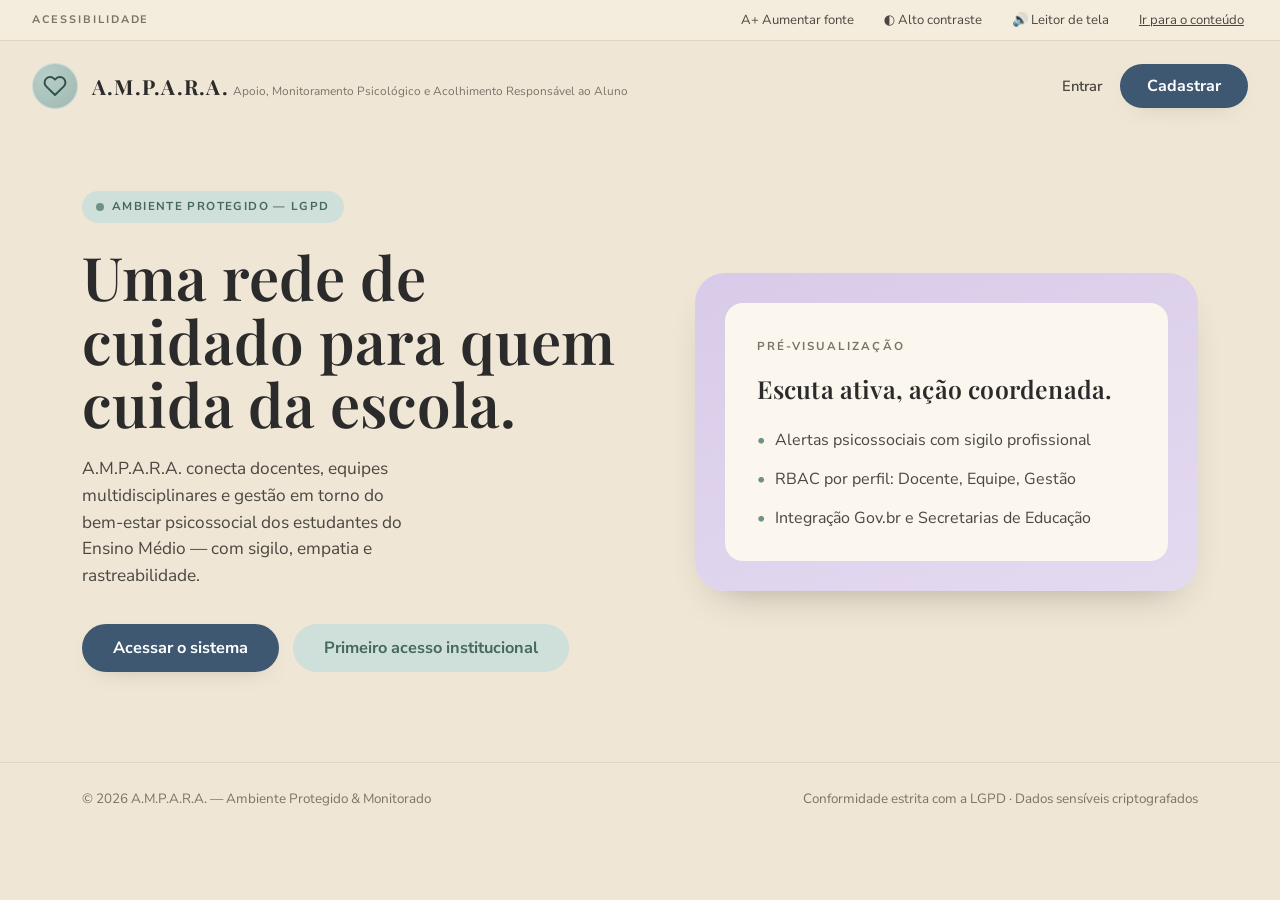
==== templates/index.html @ 8b7d5818 "Add files via upload" ====
<!doctype html>
<html lang="pt-BR">
<head>
  <meta charset="utf-8" />
  <meta name="viewport" content="width=device-width, initial-scale=1" />
  <title>A.M.P.A.R.A. — Rede de cuidado psicossocial escolar</title>
  <meta name="description" content="A.M.P.A.R.A. conecta docentes, equipes multidisciplinares e gestão em torno do bem-estar psicossocial dos estudantes do Ensino Médio." />
  <link rel="stylesheet" href="/static/styles.css" />
  <link rel="icon" href="data:image/svg+xml,<svg xmlns='http://www.w3.org/2000/svg' viewBox='0 0 100 100'><text y='.9em' font-size='90'>💚</text></svg>" />
</head>
<body>
  <a class="skip-link" href="#conteudo">Ir para o conteúdo</a>

  <!-- Barra de acessibilidade -->
  <div class="a11y-bar">
    <div class="wrap">
      <span class="label">Acessibilidade</span>
      <nav aria-label="Ferramentas de acessibilidade">
        <button class="a11y-btn" data-action="font">A+ Aumentar fonte</button>
        <button class="a11y-btn" data-action="contrast" aria-pressed="false">◐ Alto contraste</button>
        <button class="a11y-btn" data-action="reader">🔊 Leitor de tela</button>
        <a class="a11y-btn" href="#conteudo">Ir para o conteúdo</a>
      </nav>
    </div>
  </div>

  <!-- Cabeçalho -->
  <header class="site-header">
    <a class="brand" href="/">
      <span class="mark" aria-hidden="true">
        <svg viewBox="0 0 24 24" fill="none" stroke="currentColor" stroke-width="2" stroke-linecap="round" stroke-linejoin="round"><path d="M20.8 4.6a5.5 5.5 0 0 0-7.8 0L12 5.6l-1-1a5.5 5.5 0 0 0-7.8 7.8l1 1L12 21l7.8-7.6 1-1a5.5 5.5 0 0 0 0-7.8z"/></svg>
      </span>
      <span>
        <span class="name">A.M.P.A.R.A.</span>
        <span class="tagline">Apoio, Monitoramento Psicológico e Acolhimento Responsável ao Aluno</span>
      </span>
    </a>
    <div class="header-actions">
      <a class="header-link" href="/login">Entrar</a>
      <a class="btn btn-primary" href="/cadastro">Cadastrar</a>
    </div>
  </header>

  <!-- Conteúdo -->
  <main id="conteudo" class="container">
    <section class="hero">
      <div>
        <span class="badge"><span class="dot"></span> Ambiente Protegido — LGPD</span>
        <h1>Uma rede de cuidado para quem cuida da escola.</h1>
        <p class="lead">A.M.P.A.R.A. conecta docentes, equipes multidisciplinares e gestão em torno do bem-estar psicossocial dos estudantes do Ensino Médio — com sigilo, empatia e rastreabilidade.</p>
        <div class="cta-row">
          <a class="btn btn-primary btn-lg" href="/login">Acessar o sistema</a>
          <a class="btn btn-ghost btn-lg" href="/cadastro">Primeiro acesso institucional</a>
        </div>
      </div>

      <aside class="preview-shell" aria-label="Pré-visualização">
        <div class="preview-card">
          <span class="eyebrow">Pré-visualização</span>
          <h2>Escuta ativa, ação coordenada.</h2>
          <ul>
            <li>Alertas psicossociais com sigilo profissional</li>
            <li>RBAC por perfil: Docente, Equipe, Gestão</li>
            <li>Integração Gov.br e Secretarias de Educação</li>
          </ul>
        </div>
      </aside>
    </section>
  </main>

  <footer class="site-footer">
    <div class="container wrap">
      <span>© 2026 A.M.P.A.R.A. — Ambiente Protegido &amp; Monitorado</span>
      <span>Conformidade estrita com a LGPD · Dados sensíveis criptografados</span>
    </div>
  </footer>

  <script src="/static/main.js"></script>
</body>
</html>
---- static/styles.css ----
/* ==========================================================================
   A.M.P.A.R.A. — Apoio, Monitoramento Psicológico e Acolhimento
   Estilos globais compartilhados entre todas as telas.
   ========================================================================== */

@import url('https://fonts.googleapis.com/css2?family=Playfair+Display:wght@500;600;700&family=Nunito+Sans:wght@400;600;700&display=swap');

:root {
  /* Superfícies */
  --bg:            #efe6d6;
  --bg-soft:       #f4ecdd;
  --card:          #f8f1e6;
  --card-inset:    #fbf6ee;
  --input-bg:      #f1e7d5;

  /* Tinta / texto */
  --ink:           #2b2b2b;
  --ink-soft:      #4a4740;
  --muted:         #7a7468;

  /* Marca */
  --navy:          #3e5871;
  --navy-dark:     #34495f;
  --sage:          #9db8b0;
  --sage-deep:     #6f918a;
  --sage-badge:    #cfe0da;
  --sage-badge-tx: #46685f;
  --lavender:      #d8cbe9;
  --lavender-soft: #e4daf0;

  /* Estados */
  --border:        #e0d5c1;
  --border-strong: #cdbfa5;
  --warn:          #c79a2a;
  --ok:            #4f8a6b;

  /* Métrica */
  --radius:        18px;
  --radius-sm:     12px;
  --shadow:        0 18px 40px -24px rgba(52, 44, 30, .45);
  --shadow-soft:   0 8px 24px -18px rgba(52, 44, 30, .5);

  --font-serif:    'Playfair Display', Georgia, 'Times New Roman', serif;
  --font-sans:     'Nunito Sans', system-ui, -apple-system, 'Segoe UI', Roboto, sans-serif;

  --fs-scale:      1; /* alterado pelo botão "Aumentar fonte" */
}

* { box-sizing: border-box; }

html { scroll-behavior: smooth; }

body {
  margin: 0;
  font-family: var(--font-sans);
  font-size: calc(16px * var(--fs-scale));
  line-height: 1.55;
  color: var(--ink);
  background: var(--bg);
  -webkit-font-smoothing: antialiased;
}

h1, h2, h3, .serif { font-family: var(--font-serif); font-weight: 600; letter-spacing: .2px; }

a { color: var(--navy); }

/* ---------- Acessibilidade: pular para o conteúdo ---------- */
.skip-link {
  position: absolute;
  left: -999px;
  top: 0;
  background: var(--navy);
  color: #fff;
  padding: 10px 16px;
  border-radius: 0 0 8px 0;
  z-index: 100;
}
.skip-link:focus { left: 0; }

/* ---------- Barra de acessibilidade ---------- */
.a11y-bar {
  background: var(--bg-soft);
  border-bottom: 1px solid var(--border);
  font-size: .78rem;
}
.a11y-bar .wrap {
  display: flex;
  align-items: center;
  justify-content: space-between;
  gap: 18px;
  padding: 8px 32px;
  flex-wrap: wrap;
}
.a11y-bar .label {
  letter-spacing: .18em;
  text-transform: uppercase;
  color: var(--muted);
  font-weight: 700;
  font-size: .68rem;
}
.a11y-bar nav { display: flex; gap: 22px; flex-wrap: wrap; }
.a11y-btn {
  background: none;
  border: none;
  cursor: pointer;
  color: var(--ink-soft);
  font: inherit;
  font-size: .82rem;
  display: inline-flex;
  align-items: center;
  gap: 6px;
  padding: 2px 4px;
  border-radius: 6px;
}
.a11y-btn:hover { color: var(--navy); text-decoration: underline; }
.a11y-btn[aria-pressed="true"] { color: var(--navy); font-weight: 700; }

/* ---------- Cabeçalho ---------- */
.site-header {
  padding: 22px 32px;
  display: flex;
  align-items: center;
  justify-content: space-between;
  gap: 20px;
  flex-wrap: wrap;
}
.brand { display: flex; align-items: center; gap: 14px; text-decoration: none; color: inherit; }
.brand .mark {
  width: 46px; height: 46px;
  border-radius: 50%;
  background: radial-gradient(circle at 30% 30%, #b7cec7, var(--sage));
  display: grid; place-items: center;
  color: #33514a;
  flex: none;
  box-shadow: inset 0 0 0 1px rgba(255,255,255,.4);
}
.brand .mark svg { width: 24px; height: 24px; }
.brand .name { font-family: var(--font-serif); font-size: 1.3rem; font-weight: 700; letter-spacing: .06em; }
.brand .tagline { font-size: .74rem; color: var(--muted); margin-top: 2px; }
.header-actions { display: flex; align-items: center; gap: 18px; }
.header-link { text-decoration: none; color: var(--ink-soft); font-weight: 600; font-size: .92rem; }
.header-link:hover { color: var(--navy); }

/* ---------- Botões ---------- */
.btn {
  display: inline-flex;
  align-items: center;
  justify-content: center;
  gap: 8px;
  font: inherit;
  font-weight: 700;
  cursor: pointer;
  border: 1px solid transparent;
  border-radius: 999px;
  padding: 13px 26px;
  transition: transform .08s ease, box-shadow .2s ease, background .2s ease;
  text-decoration: none;
  line-height: 1;
}
.btn:active { transform: translateY(1px); }
.btn-primary { background: var(--navy); color: #fff; box-shadow: var(--shadow-soft); }
.btn-primary:hover { background: var(--navy-dark); }
.btn-primary:disabled { background: #a9a293; box-shadow: none; cursor: not-allowed; }
.btn-ghost { background: var(--sage-badge); color: var(--sage-badge-tx); border-color: transparent; }
.btn-ghost:hover { background: #c2d7d0; }
.btn-outline { background: transparent; color: var(--navy); border-color: var(--border-strong); }
.btn-outline:hover { background: var(--card-inset); }
.btn-block { width: 100%; }
.btn-lg { padding: 15px 30px; font-size: 1.02rem; }

/* ---------- Utilidades ---------- */
.container { max-width: 1180px; margin: 0 auto; padding: 0 32px; }
.badge {
  display: inline-flex;
  align-items: center;
  gap: 8px;
  background: var(--sage-badge);
  color: var(--sage-badge-tx);
  font-size: .72rem;
  font-weight: 700;
  letter-spacing: .12em;
  text-transform: uppercase;
  padding: 7px 14px;
  border-radius: 999px;
}
.badge .dot { width: 8px; height: 8px; border-radius: 50%; background: var(--sage-deep); }
.muted { color: var(--muted); }

/* ==========================================================================
   HERO / Landing
   ========================================================================== */
.hero {
  display: grid;
  grid-template-columns: 1.05fr .95fr;
  gap: 56px;
  align-items: center;
  padding: 60px 0 90px;
}
.hero h1 {
  font-size: clamp(2.6rem, 5vw, 3.75rem);
  line-height: 1.06;
  margin: 22px 0 20px;
  color: var(--ink);
}
.hero p.lead { font-size: 1.08rem; color: var(--ink-soft); max-width: 34ch; }
.hero .cta-row { display: flex; gap: 14px; margin-top: 34px; flex-wrap: wrap; }

.preview-shell {
  background: linear-gradient(160deg, var(--lavender), var(--lavender-soft));
  border-radius: 30px;
  padding: 30px;
  box-shadow: var(--shadow);
}
.preview-card {
  background: var(--card-inset);
  border-radius: 18px;
  padding: 30px 32px;
}
.preview-card .eyebrow {
  font-size: .72rem; letter-spacing: .18em; text-transform: uppercase;
  color: var(--muted); font-weight: 700;
}
.preview-card h2 { font-size: 1.55rem; margin: 12px 0 20px; }
.preview-card ul { list-style: none; margin: 0; padding: 0; display: grid; gap: 14px; }
.preview-card li { display: flex; gap: 10px; color: var(--ink-soft); }
.preview-card li::before { content: "•"; color: var(--sage-deep); font-weight: 700; }

/* ==========================================================================
   Layout de duas colunas (login)
   ========================================================================== */
.auth-wrap {
  display: grid;
  grid-template-columns: 1fr 1fr;
  gap: 32px;
  padding: 40px 0 80px;
  align-items: stretch;
}
.welcome-panel {
  background: linear-gradient(160deg, var(--lavender), var(--lavender-soft));
  border-radius: var(--radius);
  padding: 44px 40px;
  box-shadow: var(--shadow);
  display: flex;
  flex-direction: column;
  gap: 20px;
}
.welcome-panel h1 { font-size: clamp(1.9rem, 3.4vw, 2.5rem); line-height: 1.12; margin: 8px 0 0; }
.welcome-panel p { color: var(--ink-soft); max-width: 42ch; }
.note-card {
  margin-top: auto;
  background: var(--card-inset);
  border-radius: var(--radius-sm);
  padding: 18px 20px;
  display: flex;
  gap: 14px;
}
.note-card .ico {
  width: 40px; height: 40px; border-radius: 50%;
  background: var(--sage-badge); color: var(--sage-deep);
  display: grid; place-items: center; flex: none; font-size: 1.1rem;
}
.note-card strong { display: block; font-size: .95rem; }
.note-card span { font-size: .85rem; color: var(--muted); }

/* ---------- Cartão de formulário ---------- */
.form-card {
  background: var(--card);
  border-radius: var(--radius);
  padding: 40px;
  box-shadow: var(--shadow-soft);
  border: 1px solid var(--border);
}
.form-card h2 { font-size: 1.6rem; margin: 0 0 4px; }
.form-card .sub { color: var(--muted); font-size: .92rem; margin: 0 0 26px; }

/* ---------- Campos ---------- */
.field { margin-bottom: 20px; }
.field-head { display: flex; align-items: baseline; justify-content: space-between; gap: 12px; }
label { display: block; font-weight: 700; font-size: .9rem; margin-bottom: 8px; color: var(--ink-soft); }
label .req { color: #b06a4f; }
.input-shell {
  display: flex;
  align-items: center;
  gap: 10px;
  background: var(--input-bg);
  border: 1px solid var(--border-strong);
  border-radius: var(--radius-sm);
  padding: 0 14px;
  transition: border-color .15s ease, box-shadow .15s ease;
}
.input-shell:focus-within { border-color: var(--navy); box-shadow: 0 0 0 3px rgba(62,88,113,.15); }
.input-shell .ico { color: var(--muted); flex: none; }
.input-shell input {
  border: none; background: none; outline: none;
  font: inherit; color: var(--ink);
  padding: 14px 0; width: 100%;
}
.input-shell .toggle {
  background: none; border: none; cursor: pointer;
  color: var(--navy); font: inherit; font-size: .85rem; font-weight: 700;
  flex: none;
}
select.input-plain, input.input-plain, .input-plain {
  width: 100%;
  background: var(--input-bg);
  border: 1px solid var(--border-strong);
  border-radius: var(--radius-sm);
  padding: 14px;
  font: inherit;
  color: var(--ink);
  outline: none;
}
.input-plain:focus { border-color: var(--navy); box-shadow: 0 0 0 3px rgba(62,88,113,.15); }
.input-plain:disabled { color: var(--muted); cursor: not-allowed; opacity: .8; }
.link-small { font-size: .84rem; font-weight: 700; text-decoration: none; }
.link-small:hover { text-decoration: underline; }

.check-row { display: flex; gap: 10px; align-items: flex-start; margin: 6px 0 22px; }
.check-row input { margin-top: 3px; width: 17px; height: 17px; accent-color: var(--navy); flex: none; }
.check-row .txt small { display: block; color: var(--muted); font-size: .8rem; }
.check-row label { margin: 0; font-weight: 400; color: var(--ink-soft); font-size: .92rem; }

/* ---------- Divisor ---------- */
.divider { display: flex; align-items: center; gap: 14px; margin: 26px 0; color: var(--muted); font-size: .72rem; letter-spacing: .12em; text-transform: uppercase; }
.divider::before, .divider::after { content: ""; height: 1px; background: var(--border); flex: 1; }

.gov-btn {
  width: 100%;
  background: var(--sage-badge);
  border: 1px solid #bcd3cc;
  color: var(--sage-badge-tx);
  border-radius: var(--radius-sm);
  padding: 14px;
  font: inherit; font-weight: 700;
  display: flex; align-items: center; justify-content: center; gap: 10px;
  cursor: pointer;
}
.gov-btn:hover { background: #c4d9d2; }
.gov-tag { background: var(--navy); color: #fff; font-size: .68rem; font-weight: 800; padding: 3px 6px; border-radius: 5px; letter-spacing: .04em; }

.form-foot { margin-top: 22px; font-size: .9rem; color: var(--ink-soft); }
.form-foot .compliance { margin-top: 14px; display: flex; align-items: center; gap: 8px; font-size: .82rem; color: var(--muted); }
.form-foot .compliance .dot { width: 8px; height: 8px; border-radius: 50%; background: var(--sage-deep); }

/* ==========================================================================
   Onboarding / Wizard
   ========================================================================== */
.onboarding { padding: 30px 0 80px; max-width: 900px; margin: 0 auto; }
.onboarding .badge { margin-bottom: 16px; }
.onboarding h1 { font-size: clamp(2rem, 4vw, 2.7rem); margin: 0 0 8px; }
.onboarding .sub { color: var(--muted); margin: 0 0 28px; }

.steps { display: grid; grid-template-columns: repeat(3, 1fr); gap: 24px; margin-bottom: 26px; }
.step { }
.step .bar { height: 4px; border-radius: 4px; background: var(--border); margin-bottom: 12px; transition: background .3s; }
.step .row { display: flex; align-items: center; gap: 10px; color: var(--muted); }
.step .num {
  width: 26px; height: 26px; border-radius: 50%;
  background: var(--border); color: var(--ink-soft);
  display: grid; place-items: center; font-size: .82rem; font-weight: 800; flex: none;
}
.step.active .bar { background: var(--sage); }
.step.active .num { background: var(--navy); color: #fff; }
.step.active .row { color: var(--ink); font-weight: 700; }
.step.done .bar { background: var(--sage); }
.step.done .num { background: var(--sage-deep); color: #fff; }
.step.done .row { color: var(--ink-soft); }

.wizard-card {
  background: var(--card);
  border: 1px solid var(--border);
  border-radius: var(--radius);
  padding: 34px 36px;
  box-shadow: var(--shadow-soft);
}
.wizard-card h2 { font-size: 1.45rem; margin: 0 0 6px; }
.wizard-card .desc { color: var(--muted); margin: 0 0 24px; font-size: .95rem; }

.panel { display: none; }
.panel.active { display: block; animation: fade .25s ease; }
@keyframes fade { from { opacity: 0; transform: translateY(6px); } to { opacity: 1; transform: none; } }

/* Cartões de RBAC */
.rbac-grid { display: grid; grid-template-columns: repeat(3, 1fr); gap: 16px; margin-bottom: 26px; }
.rbac-card {
  text-align: left;
  background: var(--input-bg);
  border: 2px solid var(--border-strong);
  border-radius: var(--radius-sm);
  padding: 20px 18px;
  cursor: pointer;
  transition: border-color .15s, box-shadow .15s, background .15s;
  position: relative;
}
.rbac-card:hover { border-color: var(--sage-deep); }
.rbac-card .avatar { display: block; width: 40px; height: 40px; border-radius: 50%; background: var(--border); margin-bottom: 32px; }
.rbac-card .role { display: block; font-weight: 700; font-size: 1.02rem; }
.rbac-card .role-sub { display: block; font-size: .82rem; color: var(--muted); margin-top: 3px; }
.rbac-card .picked {
  position: absolute; top: 12px; right: 12px;
  font-size: .68rem; font-weight: 800; letter-spacing: .05em;
  background: var(--navy); color: #fff; padding: 4px 8px; border-radius: 999px;
  opacity: 0; transform: scale(.9); transition: .15s;
}
.rbac-card[aria-pressed="true"] {
  border-color: var(--navy);
  background: #eef3f4;
  box-shadow: 0 0 0 3px rgba(62,88,113,.12);
}
.rbac-card[aria-pressed="true"] .picked { opacity: 1; transform: none; }
.rbac-card[aria-pressed="true"] .avatar { background: var(--sage); }

.grid-2 { display: grid; grid-template-columns: 1fr 1fr; gap: 20px; }
.grid-3 { display: grid; grid-template-columns: 1fr 1fr 1fr; gap: 20px; }

/* Força da senha */
.strength { margin-top: 8px; }
.strength .track { height: 6px; border-radius: 4px; background: var(--border); overflow: hidden; }
.strength .fill { height: 100%; width: 0; border-radius: 4px; background: var(--warn); transition: width .25s, background .25s; }
.strength .label { font-size: .78rem; margin-top: 5px; font-weight: 700; color: var(--warn); }
.match-msg { font-size: .82rem; margin-top: 6px; color: var(--ok); font-weight: 700; }
.match-msg.bad { color: #b0533a; }

/* Termos LGPD */
.terms-box { background: var(--lavender-soft); border-radius: var(--radius-sm); padding: 18px 20px; margin-top: 6px; display: grid; gap: 14px; }
.terms-box .check-row { margin: 0; }
.terms-title { font-size: .95rem; font-weight: 700; margin: 20px 0 10px; color: var(--ink-soft); }

.wizard-foot {
  display: flex; align-items: center; justify-content: space-between;
  gap: 16px; margin-top: 28px; padding-top: 22px; border-top: 1px solid var(--border);
}
.link-back { background: none; border: none; cursor: pointer; font: inherit; color: var(--ink-soft); font-weight: 600; text-decoration: none; }
.link-back:hover { color: var(--navy); }

/* Tela de sucesso */
.success { text-align: center; padding: 20px 0; }
.success .ico { width: 64px; height: 64px; border-radius: 50%; background: var(--sage-badge); color: var(--sage-deep); display: grid; place-items: center; margin: 0 auto 18px; font-size: 1.8rem; }
.success h2 { margin-bottom: 8px; }

/* ==========================================================================
   Rodapé
   ========================================================================== */
.site-footer {
  border-top: 1px solid var(--border);
  padding: 26px 0;
  color: var(--muted);
  font-size: .84rem;
}
.site-footer .wrap { display: flex; justify-content: space-between; gap: 16px; flex-wrap: wrap; align-items: center; }

/* ==========================================================================
   Alto contraste
   ========================================================================== */
body.high-contrast {
  --bg: #ffffff;
  --bg-soft: #f2f2f2;
  --card: #ffffff;
  --card-inset: #ffffff;
  --input-bg: #ffffff;
  --ink: #000000;
  --ink-soft: #111111;
  --muted: #333333;
  --navy: #08306b;
  --navy-dark: #062654;
  --sage-badge: #d7ecff;
  --sage-badge-tx: #062654;
  --lavender: #e8e0f5;
  --lavender-soft: #f3eefb;
  --border: #000000;
  --border-strong: #000000;
}
body.high-contrast .preview-shell,
body.high-contrast .welcome-panel { border: 2px solid #000; }

/* ==========================================================================
   Responsivo
   ========================================================================== */
@media (max-width: 880px) {
  .hero, .auth-wrap { grid-template-columns: 1fr; }
  .hero { padding: 30px 0 50px; }
  .rbac-grid, .grid-2, .grid-3, .steps { grid-template-columns: 1fr; }
  .steps { gap: 12px; }
  .a11y-bar .wrap, .site-header { padding-left: 20px; padding-right: 20px; }
  .container { padding: 0 20px; }
  .form-card, .welcome-panel, .wizard-card { padding: 26px 22px; }
}
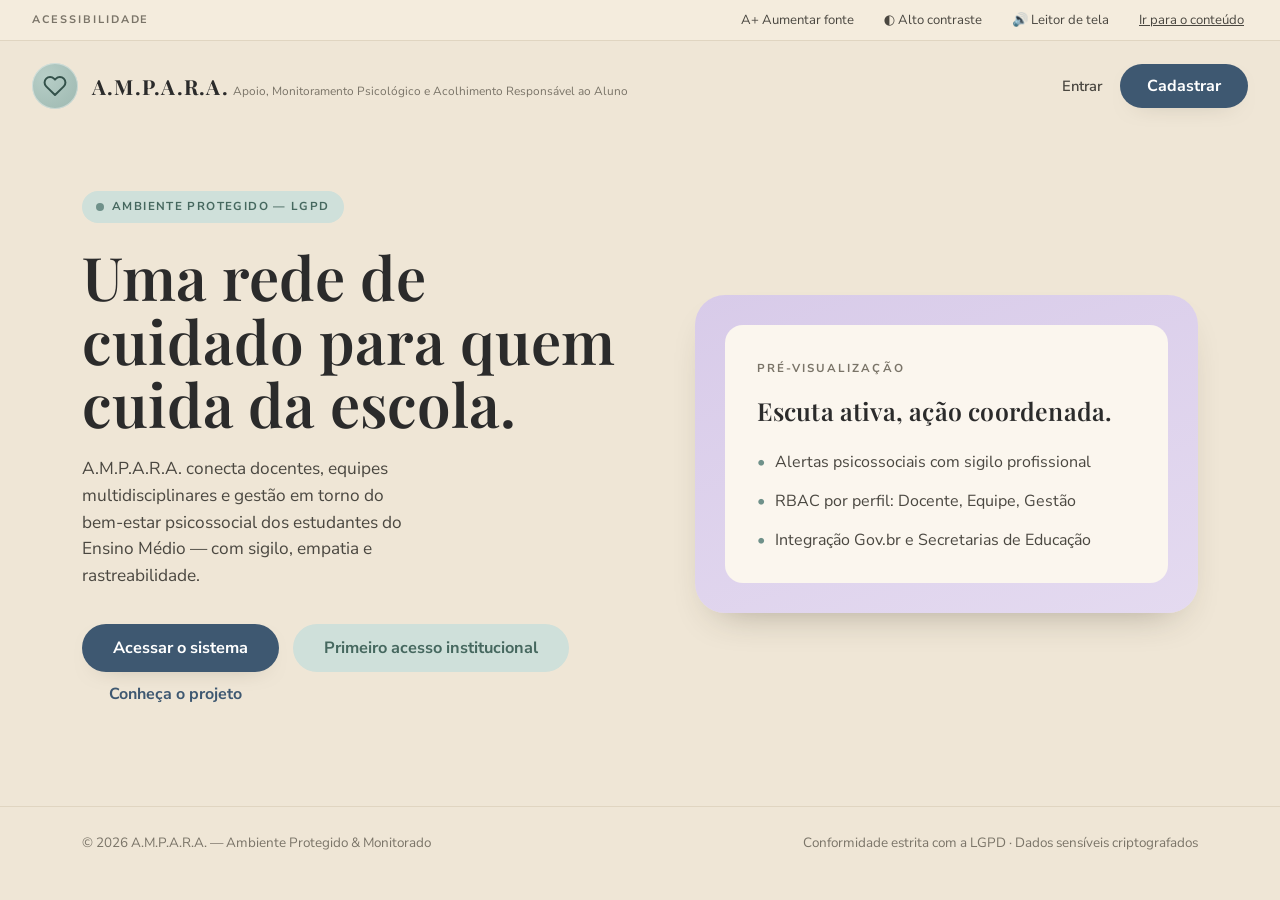
==== commit 9591c44e: "Add secondary CTA button for project link Added a secondary call-to-action button linking to the pro" ====
--- a/templates/index.html
+++ b/templates/index.html
@@ -52,6 +52,9 @@
           <a class="btn btn-primary btn-lg" href="/login">Acessar o sistema</a>
           <a class="btn btn-ghost btn-lg" href="/cadastro">Primeiro acesso institucional</a>
         </div>
+        <div class="cta-secondary">
+          <a class="btn btn-secondary-lg" href="https://ampara-sr1-presentation.lovable.app/">Conheça o projeto</a>
+        </div>
       </div>
 
       <aside class="preview-shell" aria-label="Pré-visualização">
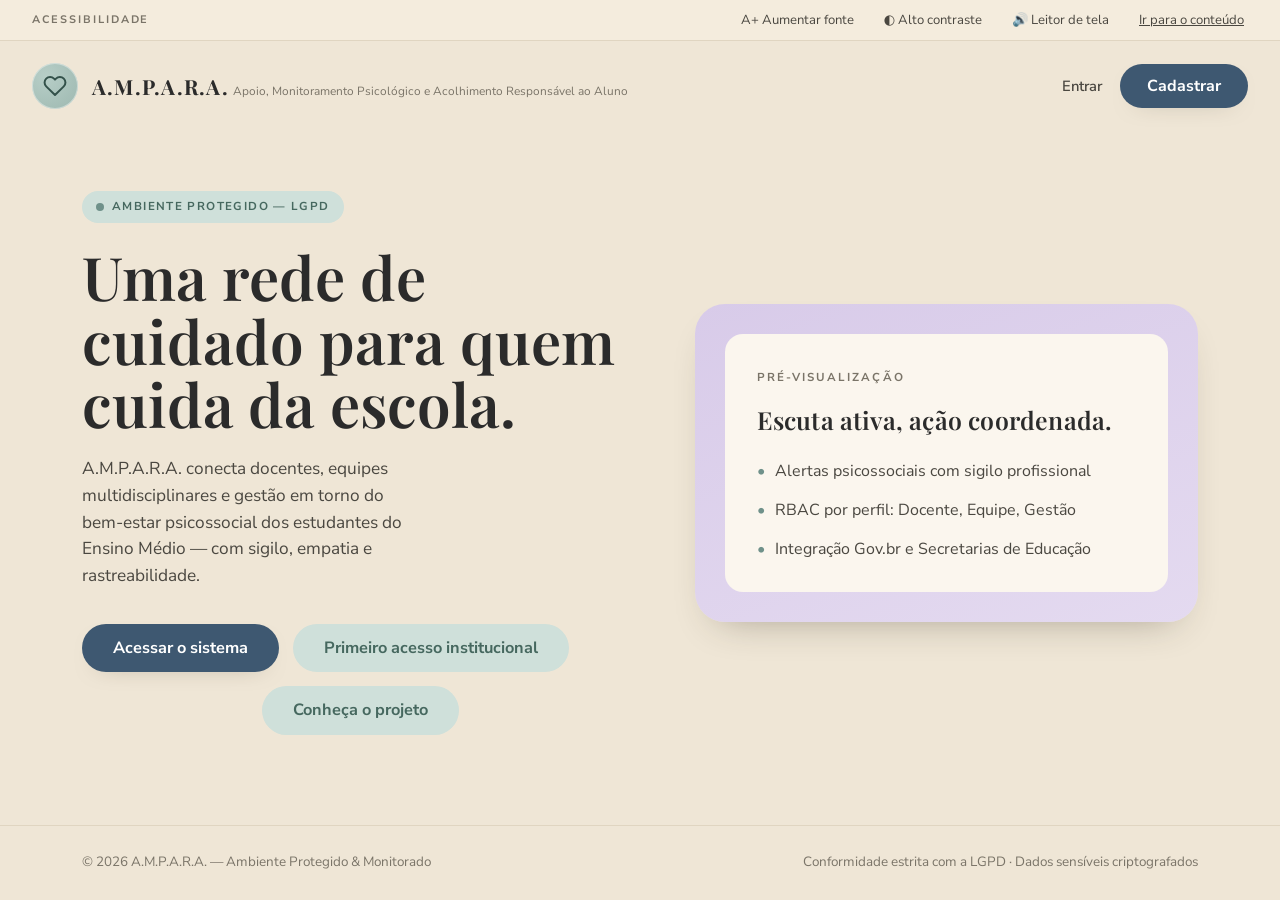
==== commit bb4314b1: "Change button class for project link in index.html" ====
--- a/templates/index.html
+++ b/templates/index.html
@@ -53,7 +53,7 @@
           <a class="btn btn-ghost btn-lg" href="/cadastro">Primeiro acesso institucional</a>
         </div>
         <div class="cta-secondary">
-          <a class="btn btn-secondary-lg" href="https://ampara-sr1-presentation.lovable.app/">Conheça o projeto</a>
+          <a class="btn btn-ghost btn-lg" href="https://ampara-sr1-presentation.lovable.app/">Conheça o projeto</a>
         </div>
       </div>
 
--- a/static/styles.css
+++ b/static/styles.css
@@ -204,6 +204,11 @@
 }
 .hero p.lead { font-size: 1.08rem; color: var(--ink-soft); max-width: 34ch; }
 .hero .cta-row { display: flex; gap: 14px; margin-top: 34px; flex-wrap: wrap; }
+.hero .cta-secondary {
+  display: flex;
+  justify-content: center;
+  margin-top: 14px;
+}
 
 .preview-shell {
   background: linear-gradient(160deg, var(--lavender), var(--lavender-soft));
